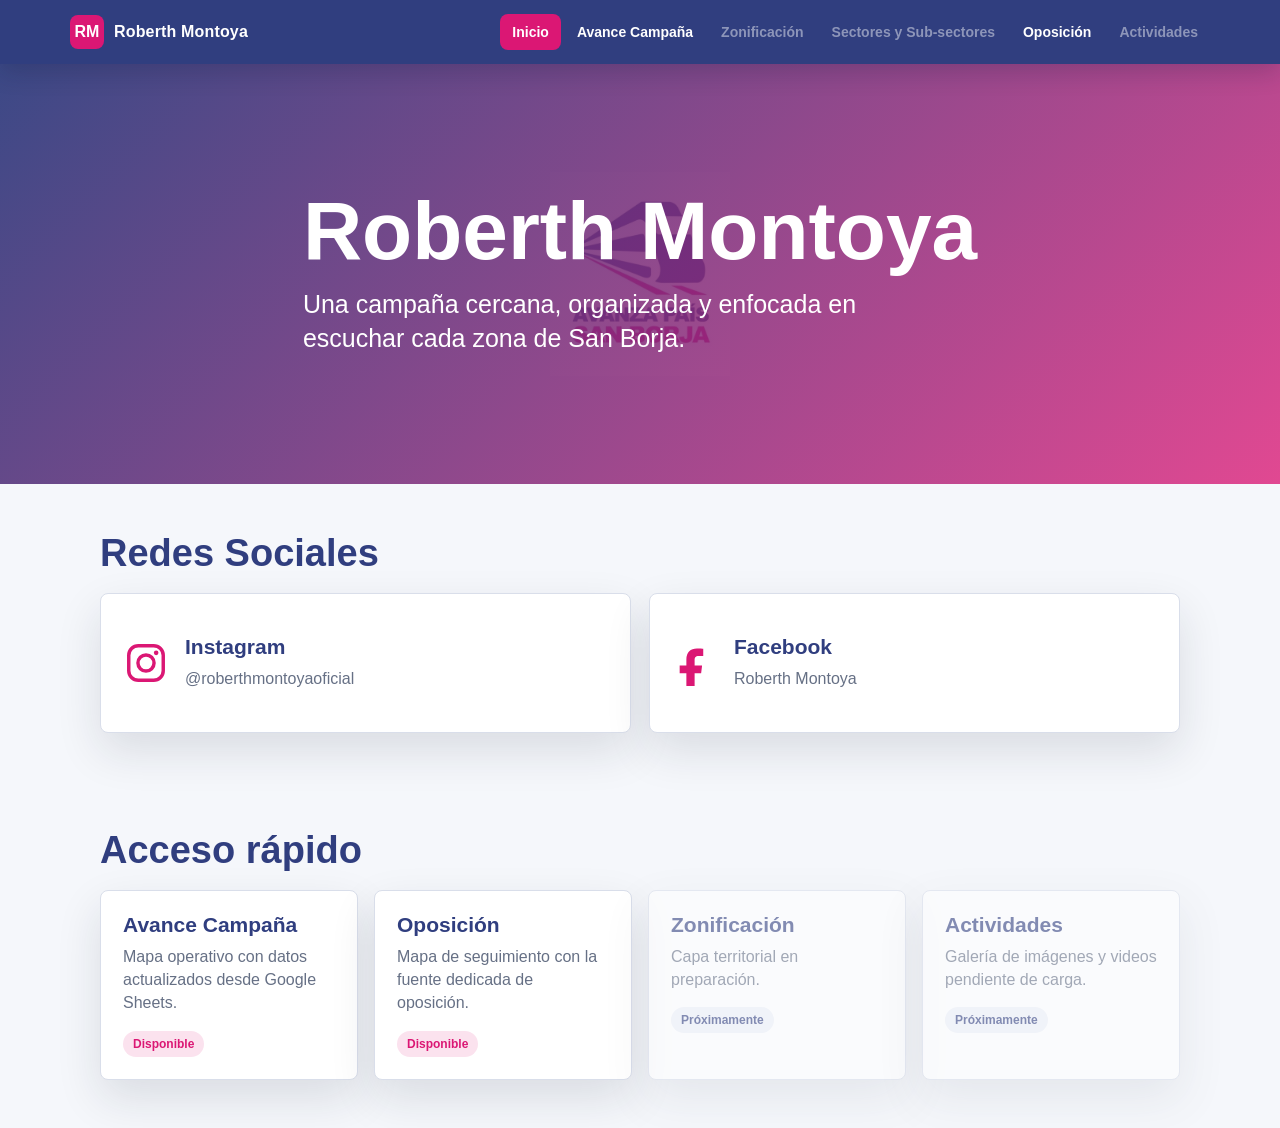
==== index.html @ a0d942d7 "Refactor sitio a paginas multiples" ====
<!DOCTYPE html>
<html lang="es">
<head>
  <meta charset="UTF-8"/>
  <meta name="viewport" content="width=device-width, initial-scale=1.0"/>
  <title>Roberth Montoya | Inicio</title>
  <link rel="stylesheet" href="css/styles.css"/>
</head>
<body>
  <nav class="site-nav" aria-label="Navegación principal">
    <div class="nav-inner">
      <a class="brand" href="index.html" aria-label="Ir al inicio">
        <span class="brand-mark">RM</span>
        <span>Roberth Montoya</span>
      </a>
      <button class="nav-toggle" type="button" aria-label="Abrir menú" aria-expanded="false">
        <span></span><span></span><span></span>
      </button>
      <ul class="nav-menu">
        <li><a class="nav-link active" href="index.html" aria-current="page">Inicio</a></li>
        <li><a class="nav-link" href="avance-campana.html">Avance Campaña</a></li>
        <li class="nav-disabled-wrap" title="Próximamente"><span class="nav-link disabled">Zonificación</span></li>
        <li class="nav-disabled-wrap" title="Próximamente"><span class="nav-link disabled">Sectores y Sub-sectores</span></li>
        <li><a class="nav-link" href="oposicion.html">Oposición</a></li>
        <li class="nav-disabled-wrap" title="Próximamente"><span class="nav-link disabled">Actividades</span></li>
      </ul>
    </div>
  </nav>

  <main class="main-shell">
    <section class="hero">
      <div class="container">
        <h1>Roberth Montoya</h1>
        <p>Una campaña cercana, organizada y enfocada en escuchar cada zona de San Borja.</p>
      </div>
    </section>

    <section class="section">
      <div class="container">
        <h2>Redes Sociales</h2>
        <div class="cards-grid">
          <a class="card social-card" href="https://www.instagram.com/roberthmontoyaoficial?igsh=MWR0OXJvbXNnbGd1eA==" target="_blank" rel="noopener noreferrer">
            <svg class="social-icon" viewBox="0 0 24 24" aria-hidden="true">
              <rect x="3" y="3" width="18" height="18" rx="5" fill="none" stroke="currentColor" stroke-width="1.8"/>
              <circle cx="12" cy="12" r="4.2" fill="none" stroke="currentColor" stroke-width="1.8"/>
              <circle cx="17.3" cy="6.7" r="1.2" fill="currentColor"/>
            </svg>
            <div>
              <h3>Instagram</h3>
              <p>@roberthmontoyaoficial</p>
            </div>
          </a>

          <a class="card social-card" href="https://www.facebook.com/share/1DKEPCRaCp/" target="_blank" rel="noopener noreferrer">
            <svg class="social-icon" viewBox="0 0 24 24" aria-hidden="true">
              <path fill="currentColor" d="M14 8.3h2.3V4.6c-.4-.1-1.8-.2-3.3-.2-3.3 0-5.5 2-5.5 5.7v3.2H4v4.1h3.5V24h4.3v-6.6h3.4l.5-4.1h-3.9V10.5c0-1.2.3-2.2 2.2-2.2Z"/>
            </svg>
            <div>
              <h3>Facebook</h3>
              <p>Roberth Montoya</p>
            </div>
          </a>
        </div>
      </div>
    </section>

    <section class="section">
      <div class="container">
        <h2>Acceso rápido</h2>
        <div class="quick-grid">
          <a class="card quick-card enabled" href="avance-campana.html">
            <h3>Avance Campaña</h3>
            <p>Mapa operativo con datos actualizados desde Google Sheets.</p>
            <span class="status-pill accent">Disponible</span>
          </a>
          <a class="card quick-card enabled" href="oposicion.html">
            <h3>Oposición</h3>
            <p>Mapa de seguimiento con la fuente dedicada de oposición.</p>
            <span class="status-pill accent">Disponible</span>
          </a>
          <div class="card quick-card disabled">
            <h3>Zonificación</h3>
            <p>Capa territorial en preparación.</p>
            <span class="status-pill">Próximamente</span>
          </div>
          <div class="card quick-card disabled">
            <h3>Actividades</h3>
            <p>Galería de imágenes y videos pendiente de carga.</p>
            <span class="status-pill">Próximamente</span>
          </div>
        </div>
      </div>
    </section>
  </main>

  <script>
    // Control del menú responsive compartido.
    const nav = document.querySelector('.site-nav');
    const toggle = document.querySelector('.nav-toggle');
    toggle.addEventListener('click', () => {
      const isOpen = nav.classList.toggle('open');
      toggle.setAttribute('aria-expanded', String(isOpen));
    });
  </script>
</body>
</html>
---- css/styles.css ----
*, *::before, *::after { box-sizing: border-box; }

:root {
  --primary: #303E7F;
  --accent: #DB1774;
  --bg: #f5f7fb;
  --surface: #ffffff;
  --surface-soft: #eef1f8;
  --text: #172033;
  --muted: #667085;
  --border: #d9deea;
  --shadow: 0 18px 45px rgba(23, 32, 51, .12);
  --radius: 8px;
  --sans: Arial, Helvetica, sans-serif;
  --mono: "Courier New", monospace;
}

html, body {
  margin: 0;
  min-height: 100%;
  font-family: var(--sans);
  color: var(--text);
  background: var(--bg);
}

body.map-page {
  height: 100vh;
  overflow: hidden;
}

a { color: inherit; }

.site-nav {
  position: fixed;
  top: 0;
  left: 0;
  right: 0;
  z-index: 2000;
  background: var(--primary);
  color: #fff;
  box-shadow: 0 8px 25px rgba(13, 20, 48, .2);
}

.nav-inner {
  max-width: 1180px;
  min-height: 64px;
  margin: 0 auto;
  padding: 0 20px;
  display: flex;
  align-items: center;
  justify-content: space-between;
  gap: 18px;
}

.brand {
  display: flex;
  align-items: center;
  gap: 10px;
  text-decoration: none;
  font-weight: 800;
  letter-spacing: .01em;
  white-space: nowrap;
}

.brand-mark {
  width: 34px;
  height: 34px;
  border-radius: 8px;
  display: grid;
  place-items: center;
  background: var(--accent);
  color: #fff;
  font-size: 16px;
  font-weight: 900;
}

.nav-toggle {
  display: none;
  width: 42px;
  height: 42px;
  border: 1px solid rgba(255, 255, 255, .28);
  border-radius: 8px;
  background: transparent;
  color: #fff;
  cursor: pointer;
}

.nav-toggle span {
  display: block;
  width: 20px;
  height: 2px;
  margin: 5px auto;
  background: currentColor;
  border-radius: 2px;
}

.nav-menu {
  list-style: none;
  margin: 0;
  padding: 0;
  display: flex;
  align-items: center;
  gap: 4px;
}

.nav-link {
  display: block;
  padding: 10px 12px;
  border-radius: 8px;
  color: #fff;
  text-decoration: none;
  font-size: 14px;
  font-weight: 700;
  line-height: 1.2;
  transition: background .18s ease, color .18s ease;
}

.nav-link:hover,
.nav-link.active {
  background: var(--accent);
  color: #fff;
}

.nav-disabled-wrap {
  position: relative;
}

.nav-link.disabled {
  opacity: .45;
  cursor: not-allowed;
  pointer-events: none;
}

.nav-disabled-wrap::after {
  content: "Próximamente";
  position: absolute;
  left: 50%;
  top: calc(100% + 8px);
  transform: translateX(-50%);
  padding: 6px 8px;
  border-radius: 6px;
  background: #121827;
  color: #fff;
  font-size: 12px;
  white-space: nowrap;
  opacity: 0;
  pointer-events: none;
  transition: opacity .15s ease;
}

.nav-disabled-wrap:hover::after {
  opacity: 1;
}

.main-shell {
  padding-top: 64px;
}

.container {
  max-width: 1120px;
  margin: 0 auto;
  padding: 0 20px;
}

.hero {
  min-height: 420px;
  display: grid;
  align-items: center;
  background:
    linear-gradient(135deg, rgba(48, 62, 127, .94), rgba(219, 23, 116, .78)),
    url("../icono.png") center/180px no-repeat;
  color: #fff;
}

.hero h1 {
  margin: 0;
  max-width: 760px;
  font-size: clamp(42px, 8vw, 82px);
  line-height: .95;
  letter-spacing: 0;
}

.hero p {
  max-width: 620px;
  margin: 18px 0 0;
  font-size: clamp(18px, 2.5vw, 25px);
  line-height: 1.35;
}

.section {
  padding: 48px 0;
}

.section h2 {
  margin: 0 0 18px;
  font-size: clamp(26px, 4vw, 38px);
  color: var(--primary);
}

.cards-grid {
  display: grid;
  grid-template-columns: repeat(2, minmax(0, 1fr));
  gap: 18px;
}

.quick-grid {
  display: grid;
  grid-template-columns: repeat(4, minmax(0, 1fr));
  gap: 16px;
}

.card {
  min-height: 140px;
  border: 1px solid var(--border);
  border-radius: var(--radius);
  background: var(--surface);
  box-shadow: var(--shadow);
  padding: 22px;
  text-decoration: none;
  color: var(--text);
}

.card h3 {
  margin: 0 0 8px;
  font-size: 21px;
  color: var(--primary);
}

.card p {
  margin: 0;
  color: var(--muted);
  line-height: 1.45;
}

.social-card {
  display: flex;
  align-items: center;
  gap: 16px;
  transition: transform .18s ease, border-color .18s ease;
}

.social-card:hover,
.quick-card.enabled:hover {
  transform: translateY(-2px);
  border-color: var(--accent);
}

.social-icon {
  width: 46px;
  height: 46px;
  flex: 0 0 46px;
  color: var(--accent);
}

.quick-card {
  min-height: 132px;
}

.quick-card.enabled {
  transition: transform .18s ease, border-color .18s ease;
}

.quick-card.disabled {
  opacity: .58;
  cursor: not-allowed;
}

.status-pill {
  display: inline-flex;
  align-items: center;
  margin-top: 16px;
  padding: 6px 10px;
  border-radius: 999px;
  background: var(--surface-soft);
  color: var(--primary);
  font-size: 12px;
  font-weight: 800;
}

.status-pill.accent {
  background: rgba(219, 23, 116, .12);
  color: var(--accent);
}

.map-header {
  position: fixed;
  top: 64px;
  left: 0;
  right: 0;
  z-index: 1000;
  height: 92px;
  display: flex;
  flex-direction: column;
  background: #fff;
  border-bottom: 1px solid var(--border);
  box-shadow: 0 8px 24px rgba(23, 32, 51, .08);
}

.map-header-top {
  height: 48px;
  padding: 0 18px;
  display: flex;
  align-items: center;
  justify-content: space-between;
  gap: 16px;
}

.map-title h1 {
  margin: 0;
  color: var(--primary);
  font-size: 20px;
  line-height: 1.1;
}

.district {
  margin-top: 2px;
  color: var(--muted);
  font-size: 12px;
}

#hdr-count {
  color: var(--primary);
  font-family: var(--mono);
  font-size: 12px;
  text-align: right;
}

.header-legend {
  height: 44px;
  padding: 7px 18px;
  display: flex;
  align-items: center;
  gap: 12px;
  border-top: 1px solid var(--border);
  overflow: hidden;
}

.blk-title {
  color: var(--muted);
  font-family: var(--mono);
  font-size: 10px;
  font-weight: 700;
  letter-spacing: .12em;
  text-transform: uppercase;
  white-space: nowrap;
}

.leg-grid {
  display: flex;
  gap: 7px;
  overflow-x: auto;
  padding-bottom: 2px;
}

.leg-item {
  min-width: 96px;
  display: flex;
  align-items: center;
  gap: 7px;
  padding: 5px 7px;
  border: 1px solid var(--border);
  border-radius: 7px;
  background: var(--surface-soft);
}

.leg-dot {
  width: 11px;
  height: 11px;
  border-radius: 3px;
  flex: 0 0 11px;
  background: var(--accent);
}

.leg-name {
  color: var(--primary);
  font-size: 11px;
  font-weight: 800;
}

.leg-count {
  color: var(--muted);
  font-family: var(--mono);
  font-size: 10px;
}

#map {
  position: absolute;
  top: 156px;
  left: 0;
  right: 0;
  bottom: 0;
  z-index: 1;
}

.placeholder-map #map {
  top: 64px;
}

.map-overlay {
  position: fixed;
  top: 98px;
  left: 50%;
  z-index: 1200;
  width: min(92vw, 520px);
  transform: translateX(-50%);
  display: flex;
  align-items: center;
  gap: 14px;
  padding: 16px 18px;
  border: 1px solid var(--border);
  border-radius: var(--radius);
  background: rgba(255, 255, 255, .94);
  box-shadow: var(--shadow);
  color: var(--primary);
  font-size: 18px;
  font-weight: 800;
}

.lock-icon,
.media-icon {
  width: 32px;
  height: 32px;
  color: var(--accent);
  flex: 0 0 auto;
}

.activities-page {
  padding-top: 64px;
}

.activities-hero {
  padding: 42px 0 18px;
}

.activities-hero h1 {
  margin: 0;
  color: var(--primary);
  font-size: clamp(32px, 5vw, 52px);
}

.media-grid {
  display: grid;
  grid-template-columns: repeat(3, minmax(0, 1fr));
  gap: 18px;
  padding-bottom: 44px;
}

.media-card {
  min-height: 220px;
  display: grid;
  place-items: center;
  gap: 10px;
  align-content: center;
  border: 1px dashed var(--border);
  border-radius: var(--radius);
  background: #fff;
  color: var(--muted);
  text-align: center;
  font-weight: 800;
}

.lt-tip {
  background: #fff !important;
  border: 1px solid var(--border) !important;
  color: var(--text) !important;
  font-family: var(--mono) !important;
  font-size: 11px !important;
  border-radius: 8px !important;
  padding: 7px 11px !important;
  box-shadow: 0 8px 22px rgba(23, 32, 51, .16) !important;
  pointer-events: none !important;
}

.lt-tip b { color: var(--primary); }

.leaflet-popup-content-wrapper {
  background: #fff !important;
  border: 1px solid var(--border) !important;
  border-radius: 14px !important;
  color: var(--text) !important;
  font-family: var(--sans) !important;
  box-shadow: 0 12px 40px rgba(23, 32, 51, .24) !important;
  padding: 0 !important;
  overflow: hidden !important;
}

.leaflet-popup-content {
  margin: 0 !important;
  width: 280px !important;
}

.leaflet-popup-tip-container { display: none; }

.leaflet-popup-close-button {
  color: var(--muted) !important;
  top: 10px !important;
  right: 12px !important;
  font-size: 18px !important;
}

.popup-header {
  padding: 14px 16px 12px;
  display: flex;
  align-items: center;
  gap: 10px;
  border-bottom: 1px solid var(--border);
}

.popup-sector-badge {
  width: 36px;
  height: 36px;
  border-radius: 8px;
  display: grid;
  place-items: center;
  flex-shrink: 0;
  background: var(--accent);
  color: #fff;
  font-size: 14px;
  font-weight: 800;
}

.ph-label {
  color: var(--muted);
  font-family: var(--mono);
  font-size: 9px;
  letter-spacing: .1em;
  text-transform: uppercase;
}

.ph-title {
  margin-top: 2px;
  color: var(--primary);
  font-size: 15px;
  font-weight: 800;
}

.popup-body {
  padding: 10px 16px;
  display: flex;
  flex-direction: column;
}

.popup-row {
  display: flex;
  align-items: flex-start;
  gap: 10px;
  padding: 7px 0;
  border-bottom: 1px solid var(--border);
}

.popup-row:last-child { border-bottom: none; }

.pr-icon {
  width: 18px;
  margin-top: 1px;
  flex-shrink: 0;
  text-align: center;
  font-size: 13px;
}

.pr-content {
  flex: 1;
  min-width: 0;
}

.pr-key {
  margin-bottom: 2px;
  color: var(--muted);
  font-family: var(--mono);
  font-size: 9px;
  letter-spacing: .1em;
  text-transform: uppercase;
}

.pr-val {
  font-size: 12px;
  font-weight: 700;
  word-break: break-word;
}

.popup-footer {
  padding: 8px 16px;
  display: flex;
  justify-content: space-between;
  gap: 10px;
  background: var(--surface-soft);
}

.pf-coords,
.pf-lote {
  color: var(--muted);
  font-family: var(--mono);
  font-size: 10px;
}

.popup-multi {
  padding: 10px 16px;
}

.pm-title {
  margin-bottom: 8px;
  color: var(--muted);
  font-family: var(--mono);
  font-size: 10px;
  letter-spacing: .1em;
  text-transform: uppercase;
}

.pm-list {
  max-height: 200px;
  overflow-y: auto;
  display: flex;
  flex-direction: column;
  gap: 6px;
}

.pm-card {
  padding: 9px 11px;
  border: 1px solid var(--border);
  border-radius: 8px;
  background: var(--surface-soft);
  cursor: pointer;
}

.pm-card:hover { border-color: var(--accent); }

.pm-act {
  color: var(--primary);
  font-size: 12px;
  font-weight: 800;
}

.pm-sub {
  margin-top: 3px;
  color: var(--muted);
  font-family: var(--mono);
  font-size: 10px;
}

#loader {
  position: fixed;
  inset: 0;
  z-index: 9999;
  display: grid;
  place-items: center;
  background: var(--bg);
  transition: opacity .35s;
}

#loader.gone {
  opacity: 0;
  pointer-events: none;
}

.spin {
  width: 42px;
  height: 42px;
  margin: 0 auto 14px;
  border: 3px solid var(--border);
  border-top-color: var(--accent);
  border-radius: 50%;
  animation: rot .7s linear infinite;
}

@keyframes rot { to { transform: rotate(360deg); } }

.spin-txt {
  color: var(--muted);
  font-family: var(--mono);
  font-size: 12px;
  text-align: center;
}

@media (max-width: 880px) {
  .nav-toggle { display: block; }

  .nav-menu {
    position: fixed;
    top: 64px;
    left: 0;
    right: 0;
    display: none;
    flex-direction: column;
    align-items: stretch;
    gap: 0;
    padding: 8px 20px 18px;
    background: var(--primary);
    border-top: 1px solid rgba(255, 255, 255, .16);
  }

  .site-nav.open .nav-menu { display: flex; }

  .nav-link {
    padding: 13px 12px;
  }

  .nav-disabled-wrap::after {
    left: auto;
    right: 10px;
    top: 50%;
    transform: translateY(-50%);
  }

  .cards-grid,
  .quick-grid,
  .media-grid {
    grid-template-columns: 1fr;
  }

  .hero {
    min-height: 390px;
  }

  .map-header {
    height: 116px;
  }

  .map-header-top {
    height: 64px;
    align-items: flex-start;
    flex-direction: column;
    justify-content: center;
    gap: 5px;
  }

  #hdr-count {
    text-align: left;
  }

  .header-legend {
    height: 52px;
  }

  #map {
    top: 180px;
  }
}
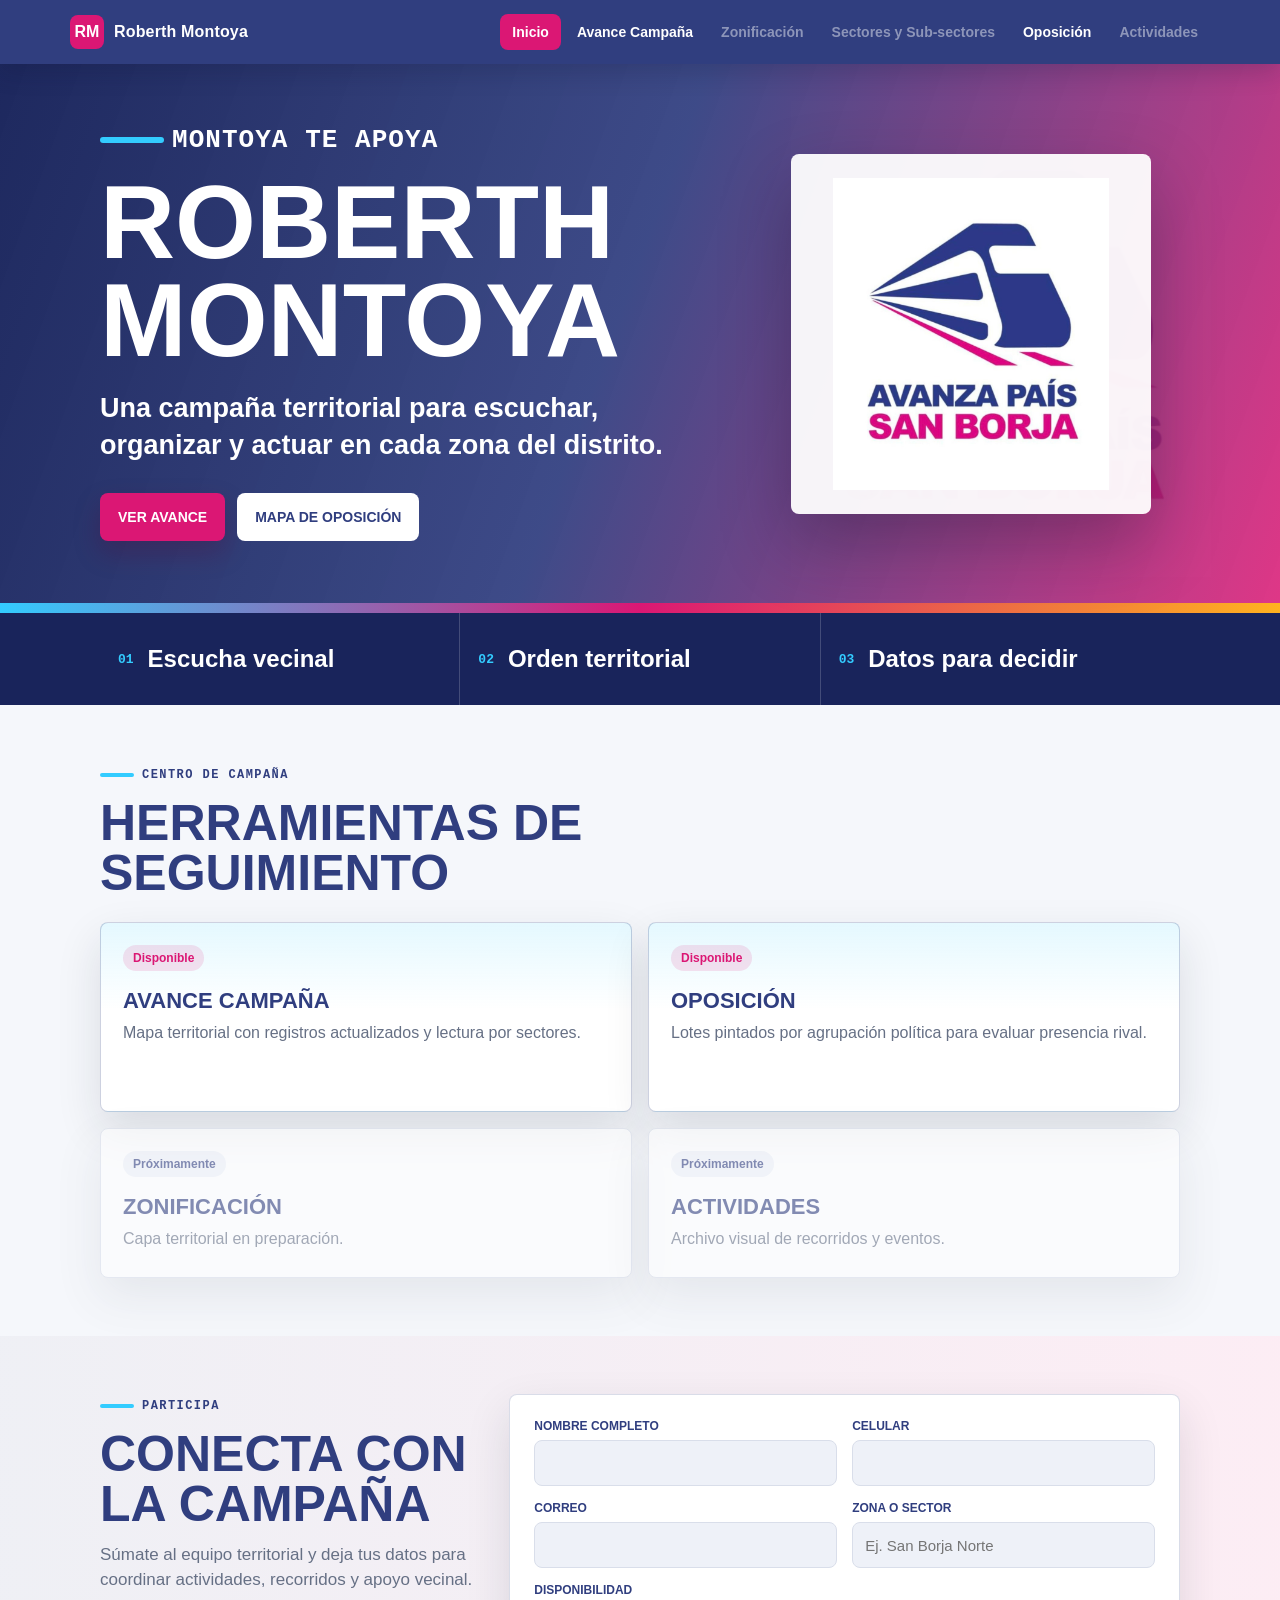
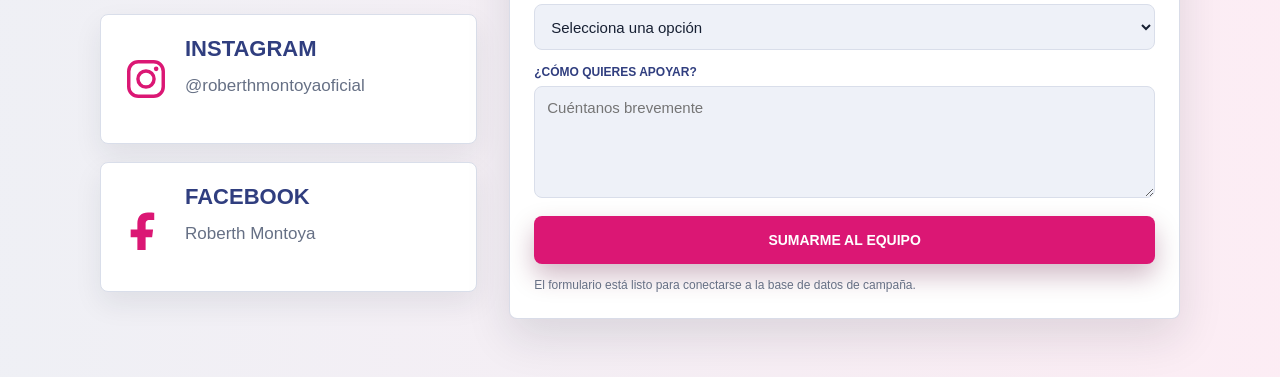
==== commit 961e7985: "Actualizar landing de campaña" ====
--- a/index.html
+++ b/index.html
@@ -30,65 +30,140 @@
   <main class="main-shell">
     <section class="hero">
       <div class="container">
-        <h1>Roberth Montoya</h1>
-        <p>Una campaña cercana, organizada y enfocada en escuchar cada zona de San Borja.</p>
+        <div class="hero-content">
+          <div class="hero-copy">
+            <div class="eyebrow">Montoya te apoya</div>
+            <h1>Roberth Montoya</h1>
+            <p>Una campaña territorial para escuchar, organizar y actuar en cada zona del distrito.</p>
+            <div class="hero-actions" aria-label="Accesos principales">
+              <a class="btn btn-primary" href="avance-campana.html">Ver avance</a>
+              <a class="btn btn-light" href="oposicion.html">Mapa de oposición</a>
+            </div>
+          </div>
+          <div class="hero-emblem" aria-hidden="true">
+            <img src="icono.png" alt=""/>
+          </div>
+        </div>
       </div>
     </section>
 
-    <section class="section">
+    <section class="campaign-strip" aria-label="Prioridades de campaña">
       <div class="container">
-        <h2>Redes Sociales</h2>
-        <div class="cards-grid">
-          <a class="card social-card" href="https://www.instagram.com/roberthmontoyaoficial?igsh=MWR0OXJvbXNnbGd1eA==" target="_blank" rel="noopener noreferrer">
-            <svg class="social-icon" viewBox="0 0 24 24" aria-hidden="true">
-              <rect x="3" y="3" width="18" height="18" rx="5" fill="none" stroke="currentColor" stroke-width="1.8"/>
-              <circle cx="12" cy="12" r="4.2" fill="none" stroke="currentColor" stroke-width="1.8"/>
-              <circle cx="17.3" cy="6.7" r="1.2" fill="currentColor"/>
-            </svg>
-            <div>
-              <h3>Instagram</h3>
-              <p>@roberthmontoyaoficial</p>
-            </div>
-          </a>
-
-          <a class="card social-card" href="https://www.facebook.com/share/1DKEPCRaCp/" target="_blank" rel="noopener noreferrer">
-            <svg class="social-icon" viewBox="0 0 24 24" aria-hidden="true">
-              <path fill="currentColor" d="M14 8.3h2.3V4.6c-.4-.1-1.8-.2-3.3-.2-3.3 0-5.5 2-5.5 5.7v3.2H4v4.1h3.5V24h4.3v-6.6h3.4l.5-4.1h-3.9V10.5c0-1.2.3-2.2 2.2-2.2Z"/>
-            </svg>
-            <div>
-              <h3>Facebook</h3>
-              <p>Roberth Montoya</p>
-            </div>
-          </a>
+        <div class="strip-grid">
+          <div>
+            <span class="strip-number">01</span>
+            <strong>Escucha vecinal</strong>
+          </div>
+          <div>
+            <span class="strip-number">02</span>
+            <strong>Orden territorial</strong>
+          </div>
+          <div>
+            <span class="strip-number">03</span>
+            <strong>Datos para decidir</strong>
+          </div>
         </div>
       </div>
     </section>
 
     <section class="section">
       <div class="container">
-        <h2>Acceso rápido</h2>
-        <div class="quick-grid">
-          <a class="card quick-card enabled" href="avance-campana.html">
+        <div class="section-head">
+          <span class="eyebrow dark">Centro de campaña</span>
+          <h2>Herramientas de seguimiento</h2>
+        </div>
+        <div class="quick-grid campaign-grid">
+          <a class="card quick-card enabled featured-card" href="avance-campana.html">
+            <span class="status-pill accent">Disponible</span>
             <h3>Avance Campaña</h3>
-            <p>Mapa operativo con datos actualizados desde Google Sheets.</p>
+            <p>Mapa territorial con registros actualizados y lectura por sectores.</p>
+          </a>
+          <a class="card quick-card enabled featured-card" href="oposicion.html">
             <span class="status-pill accent">Disponible</span>
-          </a>
-          <a class="card quick-card enabled" href="oposicion.html">
             <h3>Oposición</h3>
-            <p>Mapa de seguimiento con la fuente dedicada de oposición.</p>
-            <span class="status-pill accent">Disponible</span>
+            <p>Lotes pintados por agrupación política para evaluar presencia rival.</p>
           </a>
           <div class="card quick-card disabled">
+            <span class="status-pill">Próximamente</span>
             <h3>Zonificación</h3>
             <p>Capa territorial en preparación.</p>
-            <span class="status-pill">Próximamente</span>
           </div>
           <div class="card quick-card disabled">
+            <span class="status-pill">Próximamente</span>
             <h3>Actividades</h3>
-            <p>Galería de imágenes y videos pendiente de carga.</p>
-            <span class="status-pill">Próximamente</span>
+            <p>Archivo visual de recorridos y eventos.</p>
           </div>
         </div>
+      </div>
+    </section>
+
+    <section class="section social-section">
+      <div class="container social-layout">
+        <div class="join-copy">
+          <span class="eyebrow dark">Participa</span>
+          <h2>Conecta con la campaña</h2>
+          <p>Súmate al equipo territorial y deja tus datos para coordinar actividades, recorridos y apoyo vecinal.</p>
+          <div class="cards-grid social-links">
+            <a class="card social-card" href="https://www.instagram.com/roberthmontoyaoficial?igsh=MWR0OXJvbXNnbGd1eA==" target="_blank" rel="noopener noreferrer">
+              <svg class="social-icon" viewBox="0 0 24 24" aria-hidden="true">
+                <rect x="3" y="3" width="18" height="18" rx="5" fill="none" stroke="currentColor" stroke-width="1.8"/>
+                <circle cx="12" cy="12" r="4.2" fill="none" stroke="currentColor" stroke-width="1.8"/>
+                <circle cx="17.3" cy="6.7" r="1.2" fill="currentColor"/>
+              </svg>
+              <div>
+                <h3>Instagram</h3>
+                <p>@roberthmontoyaoficial</p>
+              </div>
+            </a>
+
+            <a class="card social-card" href="https://www.facebook.com/share/1DKEPCRaCp/" target="_blank" rel="noopener noreferrer">
+              <svg class="social-icon" viewBox="0 0 24 24" aria-hidden="true">
+                <path fill="currentColor" d="M14 8.3h2.3V4.6c-.4-.1-1.8-.2-3.3-.2-3.3 0-5.5 2-5.5 5.7v3.2H4v4.1h3.5V24h4.3v-6.6h3.4l.5-4.1h-3.9V10.5c0-1.2.3-2.2 2.2-2.2Z"/>
+              </svg>
+              <div>
+                <h3>Facebook</h3>
+                <p>Roberth Montoya</p>
+              </div>
+            </a>
+          </div>
+        </div>
+
+        <form class="join-form" id="join-form">
+          <div class="form-grid">
+            <label>
+              <span>Nombre completo</span>
+              <input type="text" name="nombre" autocomplete="name" required/>
+            </label>
+            <label>
+              <span>Celular</span>
+              <input type="tel" name="celular" autocomplete="tel" required/>
+            </label>
+            <label>
+              <span>Correo</span>
+              <input type="email" name="correo" autocomplete="email"/>
+            </label>
+            <label>
+              <span>Zona o sector</span>
+              <input type="text" name="zona" placeholder="Ej. San Borja Norte"/>
+            </label>
+            <label class="full">
+              <span>Disponibilidad</span>
+              <select name="disponibilidad">
+                <option value="">Selecciona una opción</option>
+                <option>Mañanas</option>
+                <option>Tardes</option>
+                <option>Noches</option>
+                <option>Fines de semana</option>
+              </select>
+            </label>
+            <label class="full">
+              <span>¿Cómo quieres apoyar?</span>
+              <textarea name="mensaje" rows="4" placeholder="Cuéntanos brevemente"></textarea>
+            </label>
+          </div>
+          <button class="btn btn-primary form-submit" type="submit">Sumarme al equipo</button>
+          <p class="form-note" id="join-form-note" role="status">El formulario está listo para conectarse a la base de datos de campaña.</p>
+        </form>
       </div>
     </section>
   </main>
@@ -101,6 +176,14 @@
       const isOpen = nav.classList.toggle('open');
       toggle.setAttribute('aria-expanded', String(isOpen));
     });
+
+    const joinForm = document.getElementById('join-form');
+    const joinFormNote = document.getElementById('join-form-note');
+    joinForm.addEventListener('submit', (event) => {
+      event.preventDefault();
+      joinForm.reset();
+      joinFormNote.textContent = 'Gracias por sumarte. Conectaremos este formulario a la base de datos de campaña.';
+    });
   </script>
 </body>
 </html>
--- a/css/styles.css
+++ b/css/styles.css
@@ -2,7 +2,10 @@
 
 :root {
   --primary: #303E7F;
+  --primary-deep: #19245b;
   --accent: #DB1774;
+  --campaign-cyan: #33CCFF;
+  --warm: #ffb21f;
   --bg: #f5f7fb;
   --surface: #ffffff;
   --surface-soft: #eef1f8;
@@ -163,38 +166,201 @@
 }
 
 .hero {
-  min-height: 420px;
-  display: grid;
-  align-items: center;
+  min-height: 540px;
+  position: relative;
+  display: grid;
+  align-items: stretch;
+  overflow: hidden;
   background:
-    linear-gradient(135deg, rgba(48, 62, 127, .94), rgba(219, 23, 116, .78)),
-    url("../icono.png") center/180px no-repeat;
+    linear-gradient(110deg, rgba(25, 36, 91, .98) 0%, rgba(48, 62, 127, .93) 48%, rgba(219, 23, 116, .86) 100%),
+    url("../icono.png") right 8% center/420px no-repeat;
   color: #fff;
+}
+
+.hero::after {
+  content: "";
+  position: absolute;
+  left: 0;
+  right: 0;
+  bottom: 0;
+  height: 10px;
+  background: linear-gradient(90deg, var(--campaign-cyan), var(--accent), var(--warm));
+}
+
+.hero .container {
+  width: 100%;
+  display: grid;
+}
+
+.hero-content {
+  display: grid;
+  grid-template-columns: minmax(0, 1.08fr) minmax(260px, .72fr);
+  align-items: center;
+  gap: 36px;
+  padding: 62px 0 72px;
+}
+
+.hero-copy {
+  position: relative;
+  z-index: 1;
+  max-width: 780px;
+}
+
+.hero-copy > .eyebrow {
+  margin-bottom: 18px;
+  font-size: clamp(16px, 2.2vw, 26px);
+  line-height: 1.1;
+  letter-spacing: .04em;
+}
+
+.hero-copy > .eyebrow::before {
+  width: clamp(40px, 5vw, 72px);
+  height: 6px;
+}
+
+.eyebrow {
+  display: inline-flex;
+  align-items: center;
+  gap: 8px;
+  margin-bottom: 16px;
+  color: #fff;
+  font-family: var(--mono);
+  font-size: 12px;
+  font-weight: 800;
+  letter-spacing: .12em;
+  text-transform: uppercase;
+}
+
+.eyebrow::before {
+  content: "";
+  width: 34px;
+  height: 4px;
+  border-radius: 999px;
+  background: var(--campaign-cyan);
+}
+
+.eyebrow.dark {
+  color: var(--primary);
 }
 
 .hero h1 {
   margin: 0;
-  max-width: 760px;
-  font-size: clamp(42px, 8vw, 82px);
+  max-width: 820px;
+  font-size: clamp(54px, 8.5vw, 104px);
   line-height: .95;
   letter-spacing: 0;
+  text-transform: uppercase;
 }
 
 .hero p {
-  max-width: 620px;
-  margin: 18px 0 0;
-  font-size: clamp(18px, 2.5vw, 25px);
+  max-width: 660px;
+  margin: 20px 0 0;
+  font-size: clamp(19px, 2.4vw, 27px);
   line-height: 1.35;
+  font-weight: 700;
+}
+
+.hero-actions {
+  display: flex;
+  flex-wrap: wrap;
+  gap: 12px;
+  margin-top: 30px;
+}
+
+.btn {
+  display: inline-flex;
+  min-height: 48px;
+  align-items: center;
+  justify-content: center;
+  padding: 13px 18px;
+  border-radius: 8px;
+  text-decoration: none;
+  font-size: 14px;
+  font-weight: 900;
+  text-transform: uppercase;
+  transition: transform .18s ease, background .18s ease, color .18s ease;
+}
+
+.btn:hover {
+  transform: translateY(-2px);
+}
+
+.btn-primary {
+  background: var(--accent);
+  color: #fff;
+  box-shadow: 0 12px 26px rgba(90, 8, 52, .28);
+}
+
+.btn-light {
+  background: #fff;
+  color: var(--primary);
+}
+
+.hero-emblem {
+  position: relative;
+  z-index: 1;
+  display: grid;
+  justify-items: center;
+}
+
+.hero-emblem img {
+  width: min(100%, 360px);
+  aspect-ratio: 1;
+  object-fit: contain;
+  padding: 24px;
+  border-radius: 8px;
+  background: rgba(255, 255, 255, .94);
+  box-shadow: 0 30px 70px rgba(6, 12, 35, .3);
+}
+
+.campaign-strip {
+  background: var(--primary-deep);
+  color: #fff;
+}
+
+.strip-grid {
+  display: grid;
+  grid-template-columns: repeat(3, minmax(0, 1fr));
+  gap: 1px;
+  background: rgba(255, 255, 255, .18);
+}
+
+.strip-grid > div {
+  min-height: 92px;
+  display: flex;
+  align-items: center;
+  gap: 14px;
+  padding: 22px 18px;
+  background: var(--primary-deep);
+}
+
+.strip-number {
+  color: var(--campaign-cyan);
+  font-family: var(--mono);
+  font-size: 13px;
+  font-weight: 900;
+}
+
+.strip-grid strong {
+  font-size: clamp(17px, 2vw, 24px);
+  line-height: 1.1;
 }
 
 .section {
-  padding: 48px 0;
+  padding: 58px 0;
+}
+
+.section-head {
+  max-width: 760px;
+  margin-bottom: 24px;
 }
 
 .section h2 {
-  margin: 0 0 18px;
-  font-size: clamp(26px, 4vw, 38px);
-  color: var(--primary);
+  margin: 0;
+  font-size: clamp(30px, 4.5vw, 50px);
+  color: var(--primary);
+  line-height: 1;
+  text-transform: uppercase;
 }
 
 .cards-grid {
@@ -207,6 +373,10 @@
   display: grid;
   grid-template-columns: repeat(4, minmax(0, 1fr));
   gap: 16px;
+}
+
+.campaign-grid {
+  grid-template-columns: repeat(2, minmax(0, 1fr));
 }
 
 .card {
@@ -221,9 +391,11 @@
 }
 
 .card h3 {
-  margin: 0 0 8px;
-  font-size: 21px;
-  color: var(--primary);
+  margin: 0 0 9px;
+  font-size: 22px;
+  color: var(--primary);
+  text-transform: uppercase;
+  line-height: 1.05;
 }
 
 .card p {
@@ -253,11 +425,19 @@
 }
 
 .quick-card {
-  min-height: 132px;
+  min-height: 150px;
 }
 
 .quick-card.enabled {
   transition: transform .18s ease, border-color .18s ease;
+}
+
+.featured-card {
+  min-height: 190px;
+  border-color: rgba(48, 62, 127, .24);
+  background:
+    linear-gradient(180deg, rgba(51, 204, 255, .13), rgba(255, 255, 255, 0) 46%),
+    #fff;
 }
 
 .quick-card.disabled {
@@ -268,7 +448,7 @@
 .status-pill {
   display: inline-flex;
   align-items: center;
-  margin-top: 16px;
+  margin: 0 0 18px;
   padding: 6px 10px;
   border-radius: 999px;
   background: var(--surface-soft);
@@ -280,6 +460,113 @@
 .status-pill.accent {
   background: rgba(219, 23, 116, .12);
   color: var(--accent);
+}
+
+.social-section {
+  background:
+    linear-gradient(90deg, rgba(48, 62, 127, .08), rgba(219, 23, 116, .08)),
+    #fff;
+}
+
+.social-layout {
+  display: grid;
+  grid-template-columns: minmax(280px, .72fr) minmax(0, 1.28fr);
+  align-items: start;
+  gap: 32px;
+}
+
+.join-copy p {
+  max-width: 520px;
+  margin: 14px 0 22px;
+  color: var(--muted);
+  font-size: 17px;
+  line-height: 1.45;
+}
+
+.social-links {
+  grid-template-columns: 1fr;
+}
+
+.social-links .card {
+  min-height: 104px;
+  box-shadow: 0 12px 28px rgba(23, 32, 51, .08);
+}
+
+.join-form {
+  padding: 24px;
+  border: 1px solid rgba(48, 62, 127, .18);
+  border-radius: var(--radius);
+  background: #fff;
+  box-shadow: var(--shadow);
+}
+
+.form-grid {
+  display: grid;
+  grid-template-columns: repeat(2, minmax(0, 1fr));
+  gap: 15px;
+}
+
+.join-form label {
+  display: flex;
+  flex-direction: column;
+  gap: 7px;
+}
+
+.join-form label.full {
+  grid-column: 1 / -1;
+}
+
+.join-form label span {
+  color: var(--primary);
+  font-size: 12px;
+  font-weight: 900;
+  text-transform: uppercase;
+}
+
+.join-form input,
+.join-form select,
+.join-form textarea {
+  width: 100%;
+  border: 1px solid var(--border);
+  border-radius: 8px;
+  background: var(--surface-soft);
+  color: var(--text);
+  font: inherit;
+  font-size: 15px;
+}
+
+.join-form input,
+.join-form select {
+  min-height: 46px;
+  padding: 0 12px;
+}
+
+.join-form textarea {
+  min-height: 112px;
+  padding: 12px;
+  resize: vertical;
+}
+
+.join-form input:focus,
+.join-form select:focus,
+.join-form textarea:focus {
+  outline: 3px solid rgba(51, 204, 255, .24);
+  border-color: var(--campaign-cyan);
+  background: #fff;
+}
+
+.form-submit {
+  width: 100%;
+  margin-top: 18px;
+  border: 0;
+  cursor: pointer;
+}
+
+.form-note {
+  margin: 13px 0 0;
+  color: var(--muted);
+  font-size: 12px;
+  line-height: 1.4;
 }
 
 .map-header {
@@ -708,7 +995,43 @@
   }
 
   .hero {
-    min-height: 390px;
+    min-height: auto;
+    background:
+      linear-gradient(120deg, rgba(25, 36, 91, .98), rgba(48, 62, 127, .92), rgba(219, 23, 116, .88)),
+      url("../icono.png") right -70px top 92px/260px no-repeat;
+  }
+
+  .hero-content {
+    grid-template-columns: 1fr;
+    gap: 28px;
+    padding: 42px 0 58px;
+  }
+
+  .hero-emblem {
+    justify-items: start;
+  }
+
+  .hero-emblem img {
+    width: 210px;
+    padding: 14px;
+  }
+
+  .hero-actions {
+    flex-direction: column;
+    align-items: stretch;
+  }
+
+  .strip-grid,
+  .social-layout {
+    grid-template-columns: 1fr;
+  }
+
+  .form-grid {
+    grid-template-columns: 1fr;
+  }
+
+  .strip-grid > div {
+    min-height: 72px;
   }
 
   .map-header {
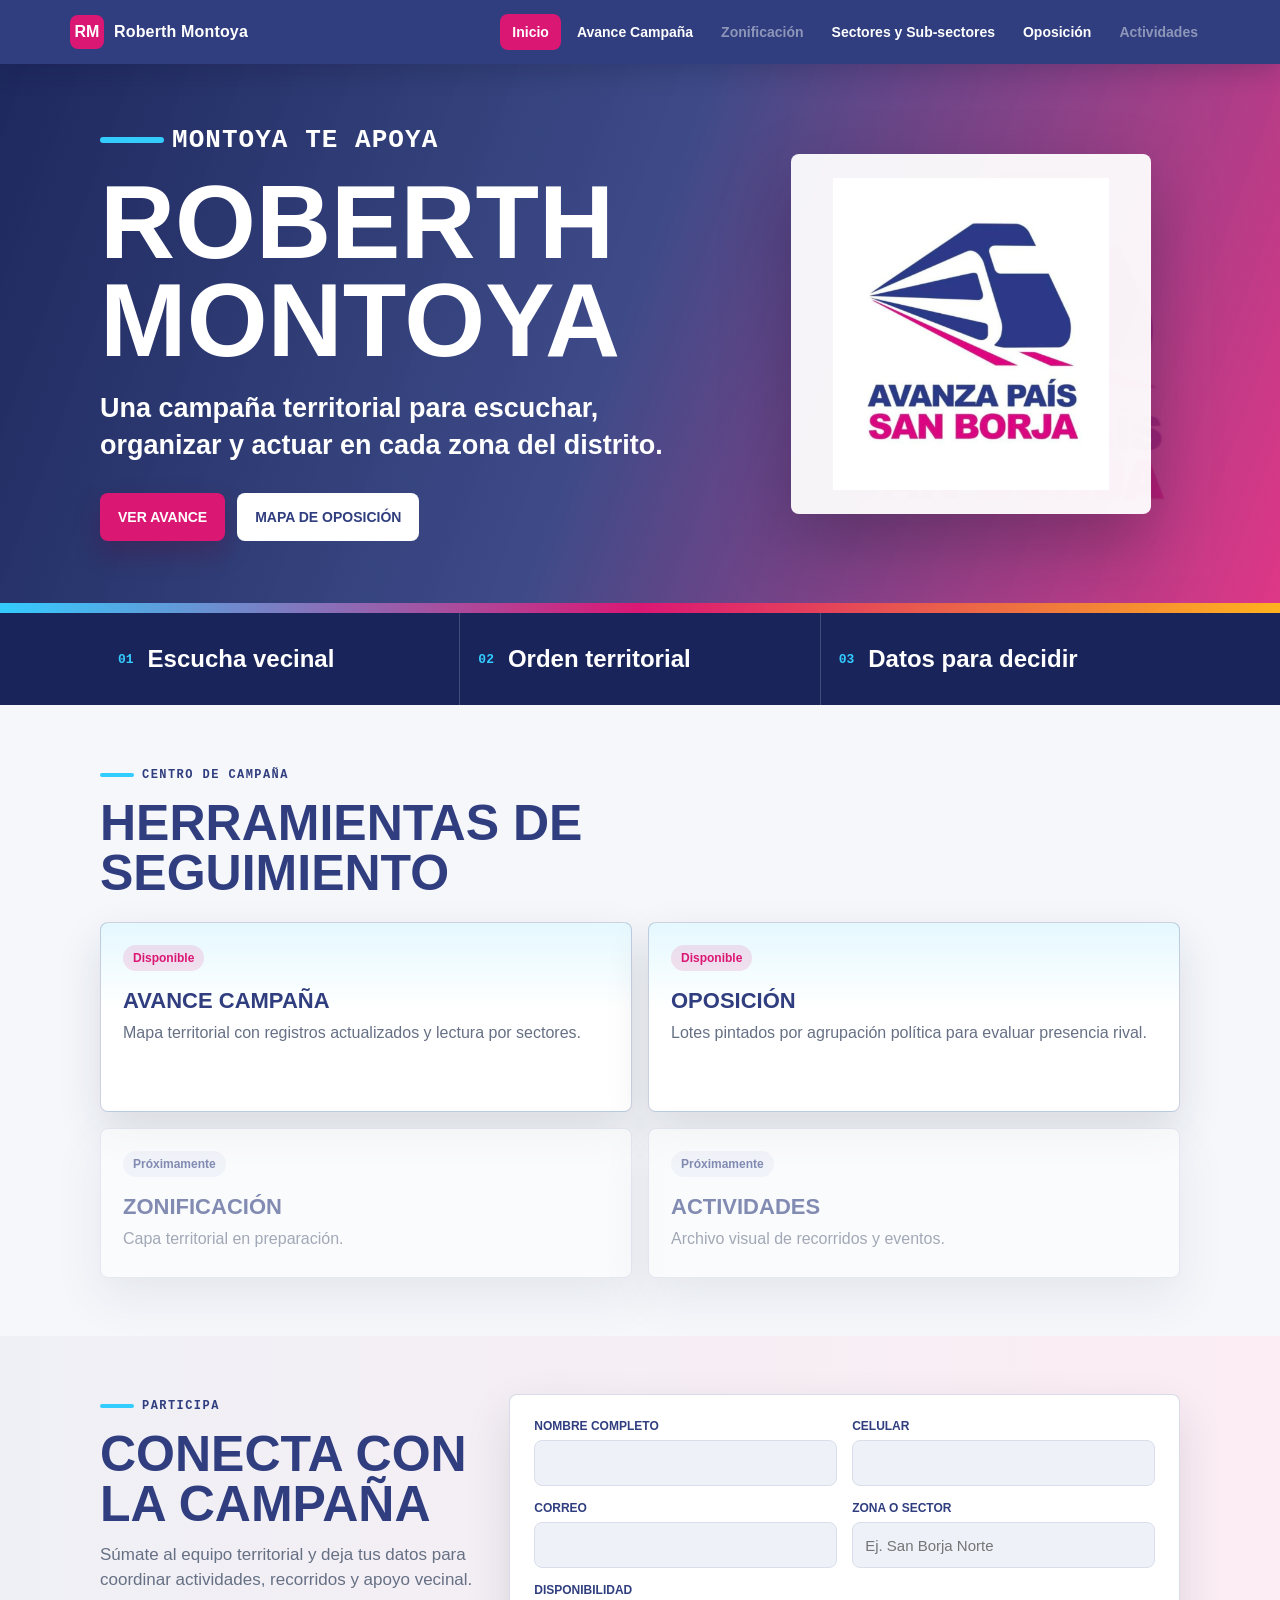
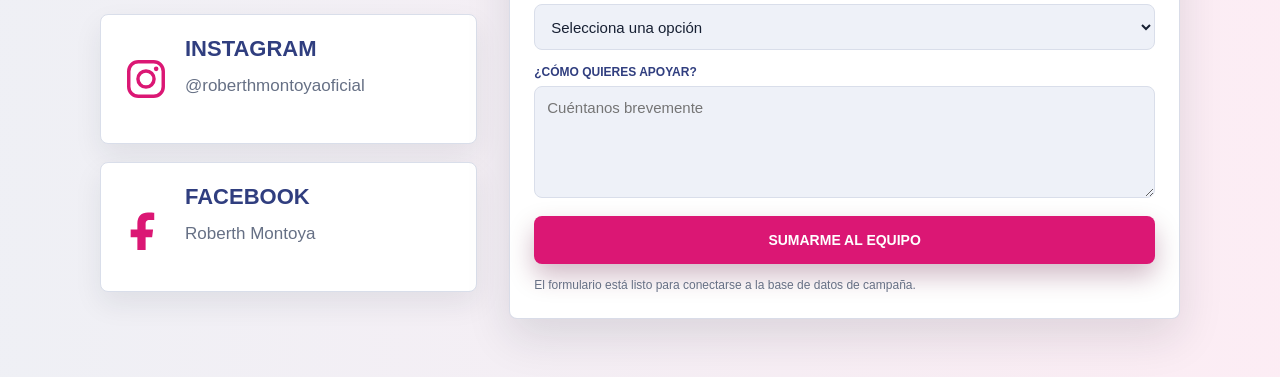
==== commit 85e5bd78: "Mejora: Unificación de 38 sub-sectores, geocodificación ArcGIS y búsqueda precisa" ====
--- a/index.html
+++ b/index.html
@@ -4,7 +4,7 @@
   <meta charset="UTF-8"/>
   <meta name="viewport" content="width=device-width, initial-scale=1.0"/>
   <title>Roberth Montoya | Inicio</title>
-  <link rel="stylesheet" href="css/styles.css"/>
+  <link rel="stylesheet" href="css/styles.css?v=20260522-landing"/>
 </head>
 <body>
   <nav class="site-nav" aria-label="Navegación principal">
@@ -20,7 +20,7 @@
         <li><a class="nav-link active" href="index.html" aria-current="page">Inicio</a></li>
         <li><a class="nav-link" href="avance-campana.html">Avance Campaña</a></li>
         <li class="nav-disabled-wrap" title="Próximamente"><span class="nav-link disabled">Zonificación</span></li>
-        <li class="nav-disabled-wrap" title="Próximamente"><span class="nav-link disabled">Sectores y Sub-sectores</span></li>
+        <li><a class="nav-link" href="sectores.html">Sectores y Sub-sectores</a></li>
         <li><a class="nav-link" href="oposicion.html">Oposición</a></li>
         <li class="nav-disabled-wrap" title="Próximamente"><span class="nav-link disabled">Actividades</span></li>
       </ul>
@@ -179,10 +179,58 @@
 
     const joinForm = document.getElementById('join-form');
     const joinFormNote = document.getElementById('join-form-note');
-    joinForm.addEventListener('submit', (event) => {
+
+    // Configuración de Google Form
+    const FORM_ACTION_URL = 'https://docs.google.com/forms/d/e/1FAIpQLSedIBfYtUVjzGN04qxOvMz1luonE3v8vYpZ3eAKJ2momjqbLw/formResponse';
+
+    // IMPORTANTE: Reemplaza estos IDs con los que obtengas al inspeccionar tu formulario
+    const ENTRY_IDS = {
+      nombre: 'entry.2005620554', // Ejemplo, verifica el real
+      celular: 'entry.1166974658',
+      correo: 'entry.1045781291',
+      zona: 'entry.1065046570',
+      disponibilidad: 'entry.1102238934',
+      mensaje: 'entry.1846923513'
+    };
+
+    joinForm.addEventListener('submit', async (event) => {
       event.preventDefault();
-      joinForm.reset();
-      joinFormNote.textContent = 'Gracias por sumarte. Conectaremos este formulario a la base de datos de campaña.';
+      
+      const submitBtn = joinForm.querySelector('.form-submit');
+      const originalText = submitBtn.textContent;
+
+      try {
+        submitBtn.disabled = true;
+        submitBtn.textContent = 'Enviando...';
+        joinFormNote.textContent = 'Registrando tu información...';
+
+        const rawData = new FormData(joinForm);
+        
+        // Preparamos los datos en el formato que Google Form entiende
+        const googleFormData = new URLSearchParams();
+        googleFormData.append(ENTRY_IDS.nombre, rawData.get('nombre'));
+        googleFormData.append(ENTRY_IDS.celular, rawData.get('celular'));
+        googleFormData.append(ENTRY_IDS.correo, rawData.get('correo'));
+        googleFormData.append(ENTRY_IDS.zona, rawData.get('zona'));
+        googleFormData.append(ENTRY_IDS.disponibilidad, rawData.get('disponibilidad'));
+        googleFormData.append(ENTRY_IDS.mensaje, rawData.get('mensaje'));
+
+        // Enviamos usando no-cors para evitar bloqueos del navegador
+        await fetch(FORM_ACTION_URL, {
+          method: 'POST',
+          mode: 'no-cors',
+          body: googleFormData,
+          headers: { 'Content-Type': 'application/x-www-form-urlencoded' }
+        });
+
+        joinForm.reset();
+        joinFormNote.textContent = '¡Gracias por sumarte! Tu información ha sido enviada con éxito.';
+      } catch (error) {
+        joinFormNote.textContent = 'Hubo un problema al conectar con el formulario. Intenta de nuevo.';
+      } finally {
+        submitBtn.disabled = false;
+        submitBtn.textContent = originalText;
+      }
     });
   </script>
 </body>
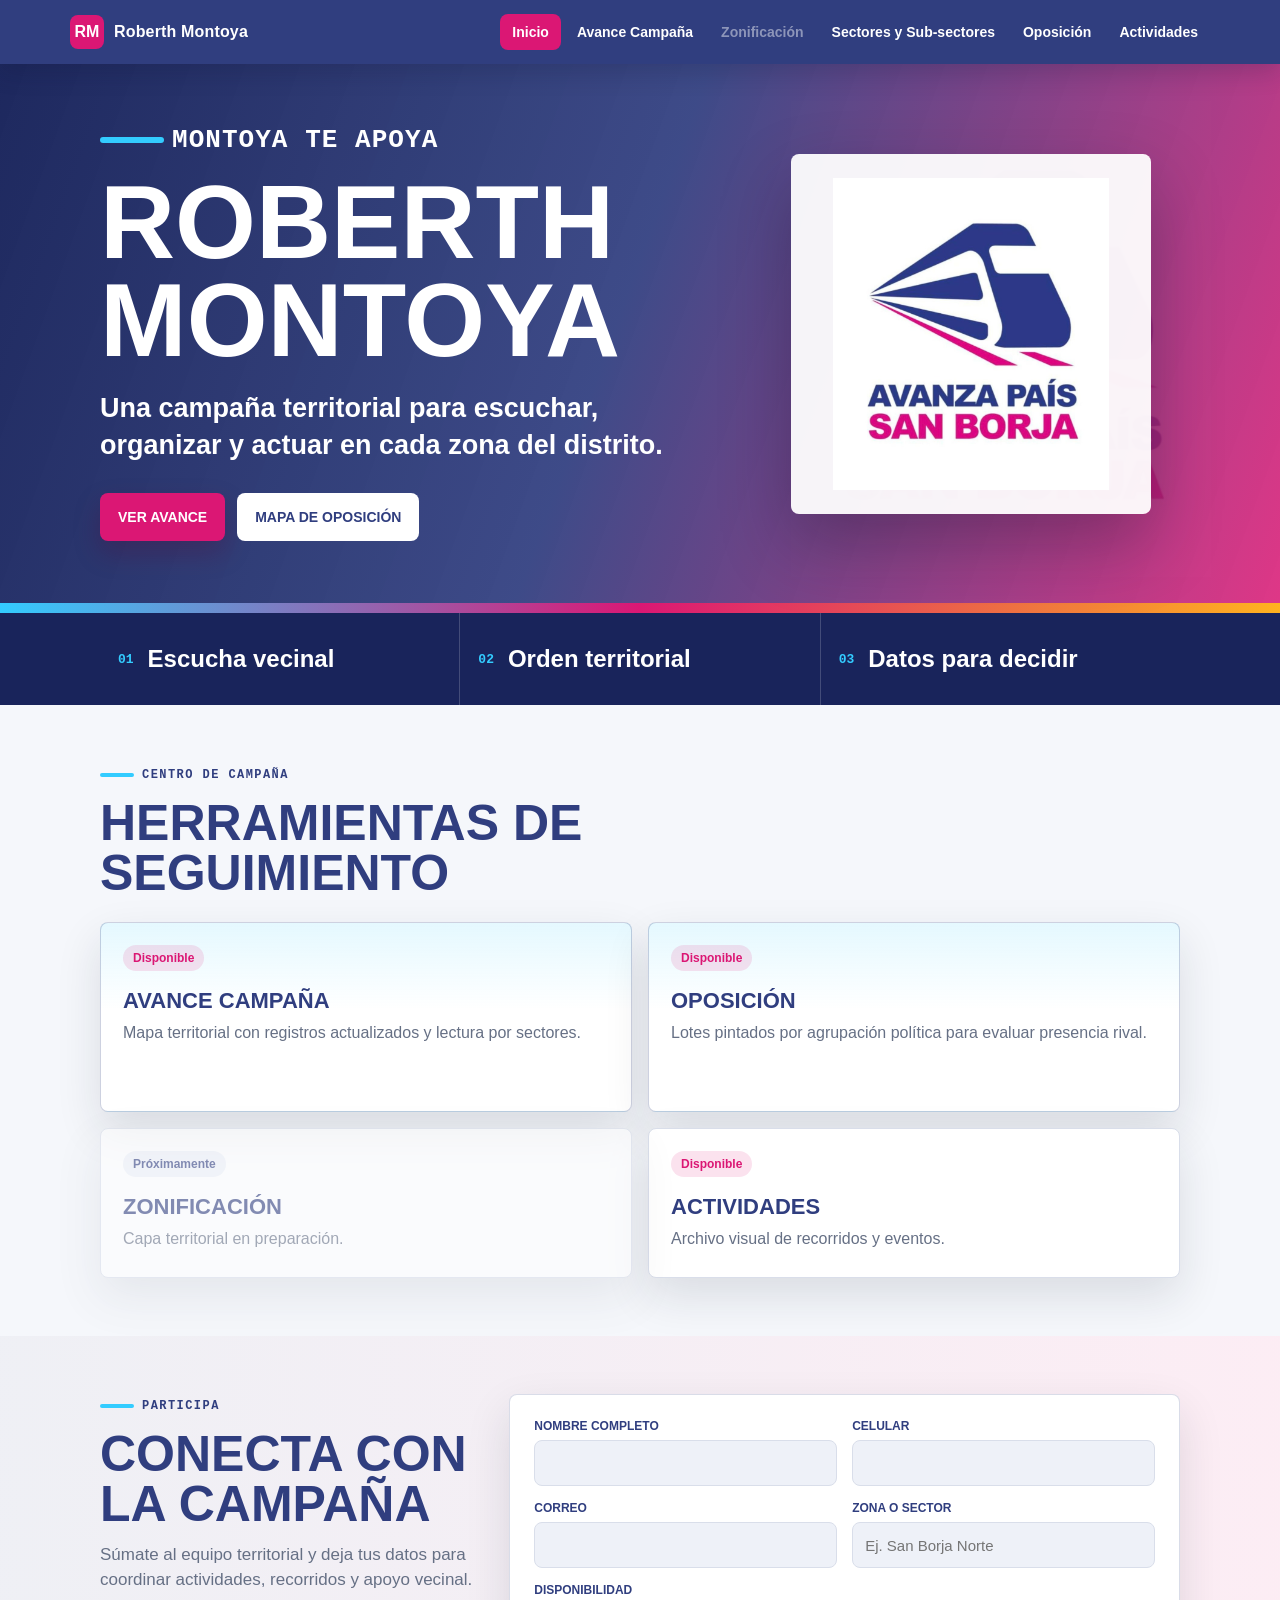
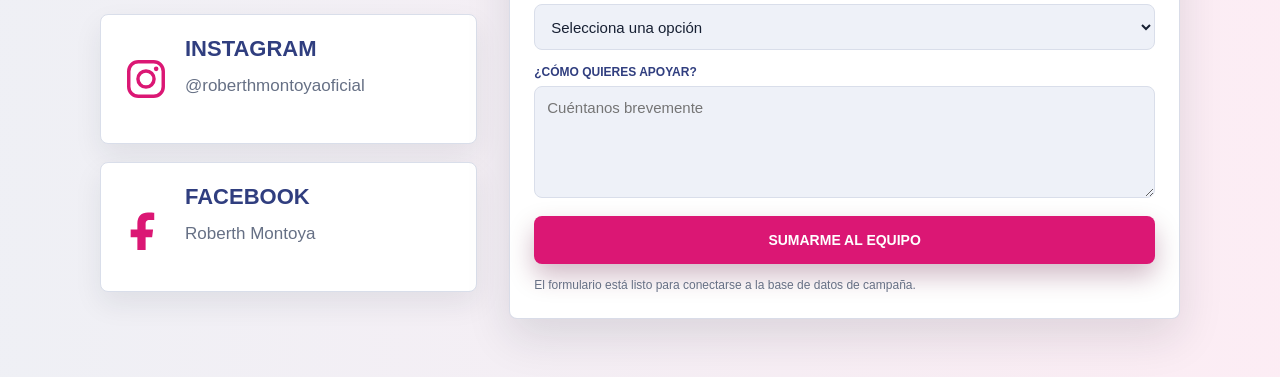
==== commit be7bd24a: "Open activities page" ====
--- a/index.html
+++ b/index.html
@@ -22,7 +22,7 @@
         <li class="nav-disabled-wrap" title="Próximamente"><span class="nav-link disabled">Zonificación</span></li>
         <li><a class="nav-link" href="sectores.html">Sectores y Sub-sectores</a></li>
         <li><a class="nav-link" href="oposicion.html">Oposición</a></li>
-        <li class="nav-disabled-wrap" title="Próximamente"><span class="nav-link disabled">Actividades</span></li>
+        <li><a class="nav-link" href="actividades.html">Actividades</a></li>
       </ul>
     </div>
   </nav>
@@ -88,11 +88,11 @@
             <h3>Zonificación</h3>
             <p>Capa territorial en preparación.</p>
           </div>
-          <div class="card quick-card disabled">
-            <span class="status-pill">Próximamente</span>
+          <a class="card quick-card enabled" href="actividades.html">
+            <span class="status-pill accent">Disponible</span>
             <h3>Actividades</h3>
             <p>Archivo visual de recorridos y eventos.</p>
-          </div>
+          </a>
         </div>
       </div>
     </section>
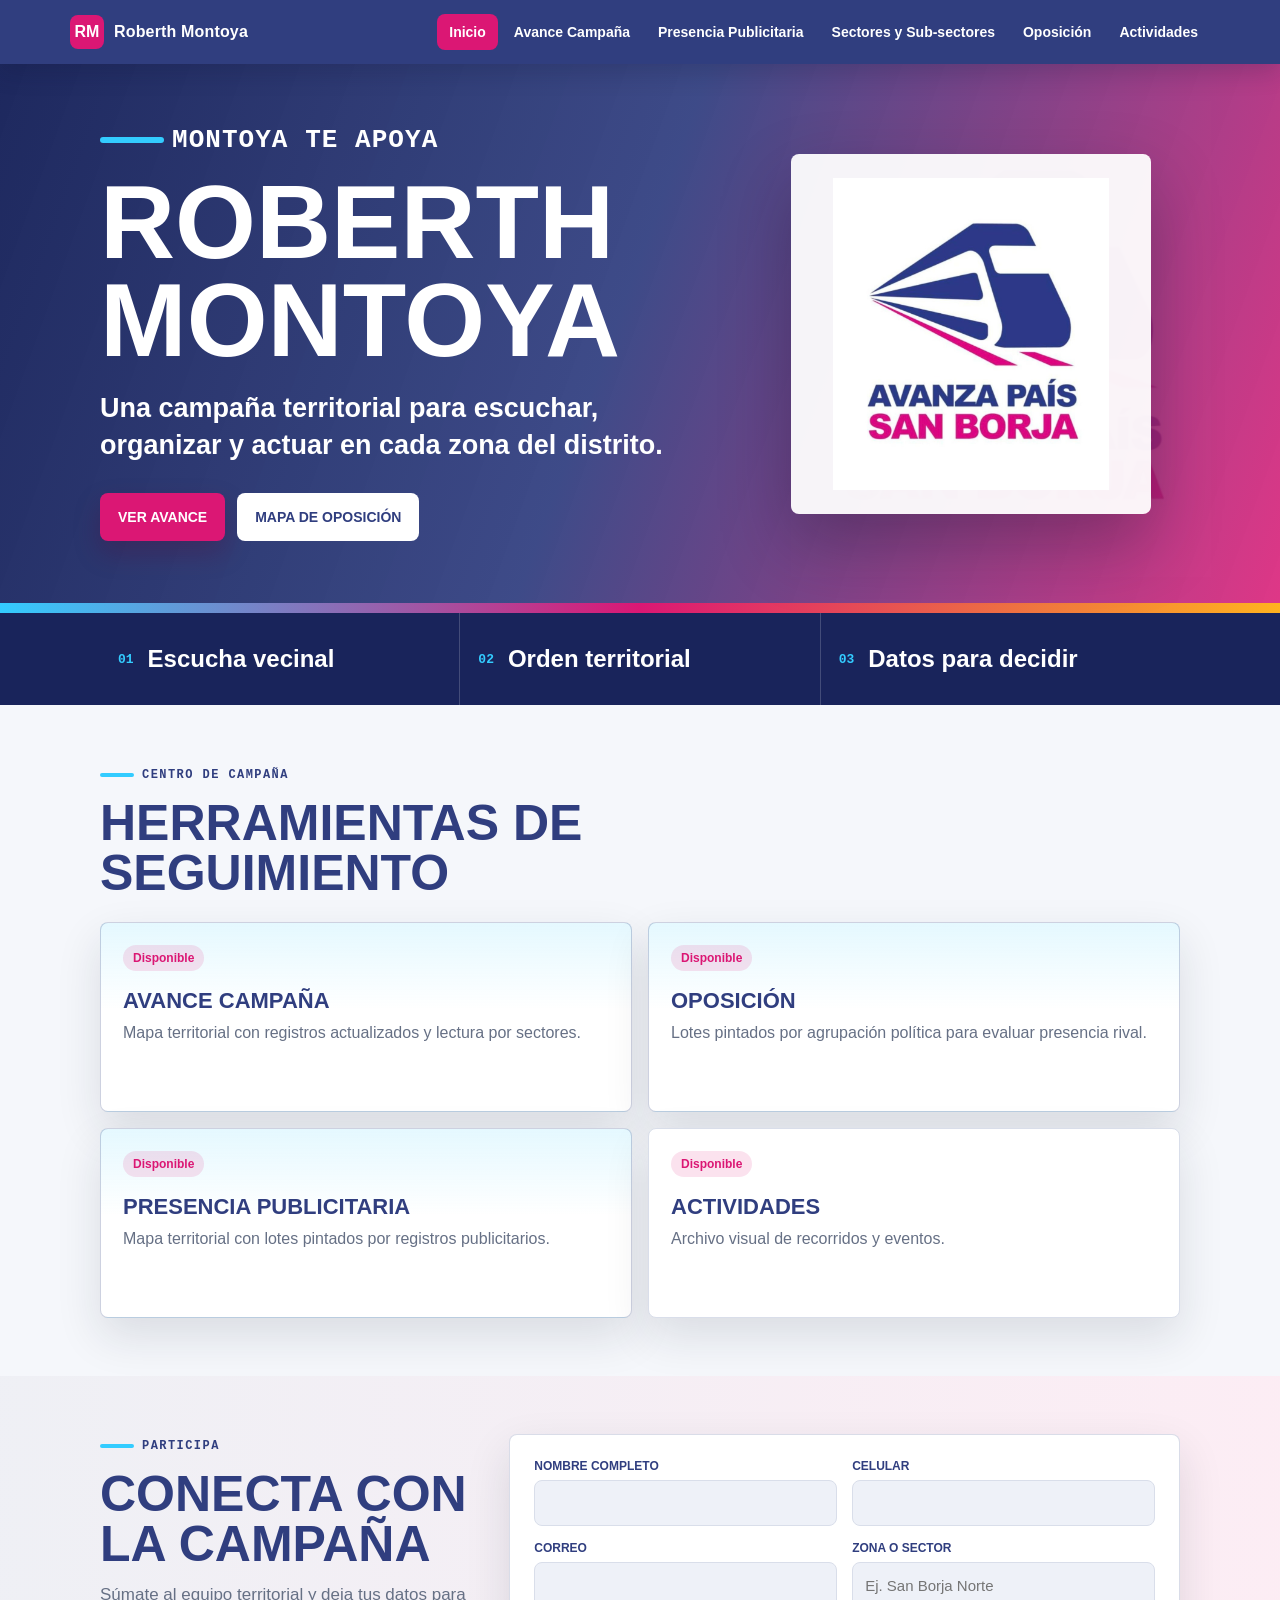
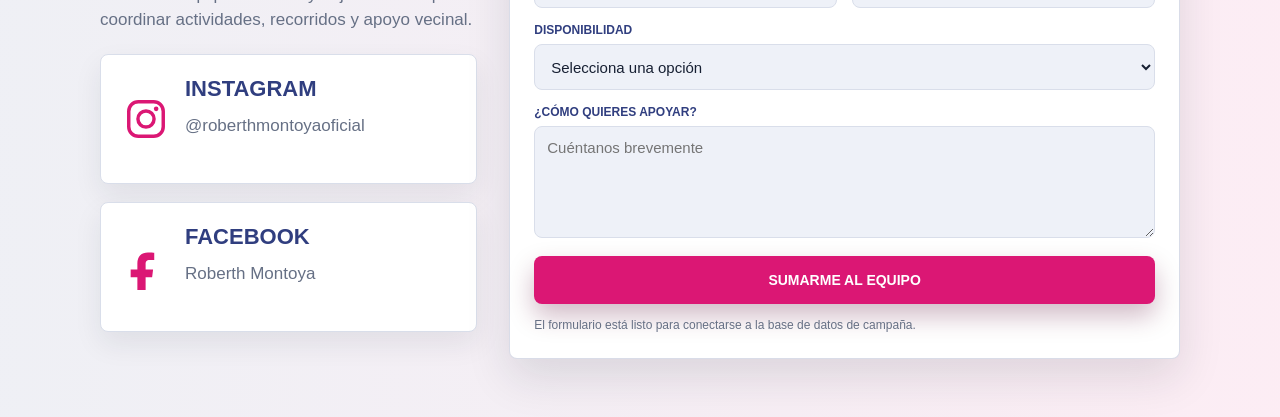
==== commit 007d1750: "Agregar pagina de presencia publicitaria" ====
--- a/index.html
+++ b/index.html
@@ -19,7 +19,7 @@
       <ul class="nav-menu">
         <li><a class="nav-link active" href="index.html" aria-current="page">Inicio</a></li>
         <li><a class="nav-link" href="avance-campana.html">Avance Campaña</a></li>
-        <li class="nav-disabled-wrap" title="Próximamente"><span class="nav-link disabled">Zonificación</span></li>
+        <li><a class="nav-link" href="presencia-publicitaria.html">Presencia Publicitaria</a></li>
         <li><a class="nav-link" href="sectores.html">Sectores y Sub-sectores</a></li>
         <li><a class="nav-link" href="oposicion.html">Oposición</a></li>
         <li><a class="nav-link" href="actividades.html">Actividades</a></li>
@@ -83,11 +83,11 @@
             <h3>Oposición</h3>
             <p>Lotes pintados por agrupación política para evaluar presencia rival.</p>
           </a>
-          <div class="card quick-card disabled">
-            <span class="status-pill">Próximamente</span>
-            <h3>Zonificación</h3>
-            <p>Capa territorial en preparación.</p>
-          </div>
+          <a class="card quick-card enabled featured-card" href="presencia-publicitaria.html">
+            <span class="status-pill accent">Disponible</span>
+            <h3>Presencia Publicitaria</h3>
+            <p>Mapa territorial con lotes pintados por registros publicitarios.</p>
+          </a>
           <a class="card quick-card enabled" href="actividades.html">
             <span class="status-pill accent">Disponible</span>
             <h3>Actividades</h3>
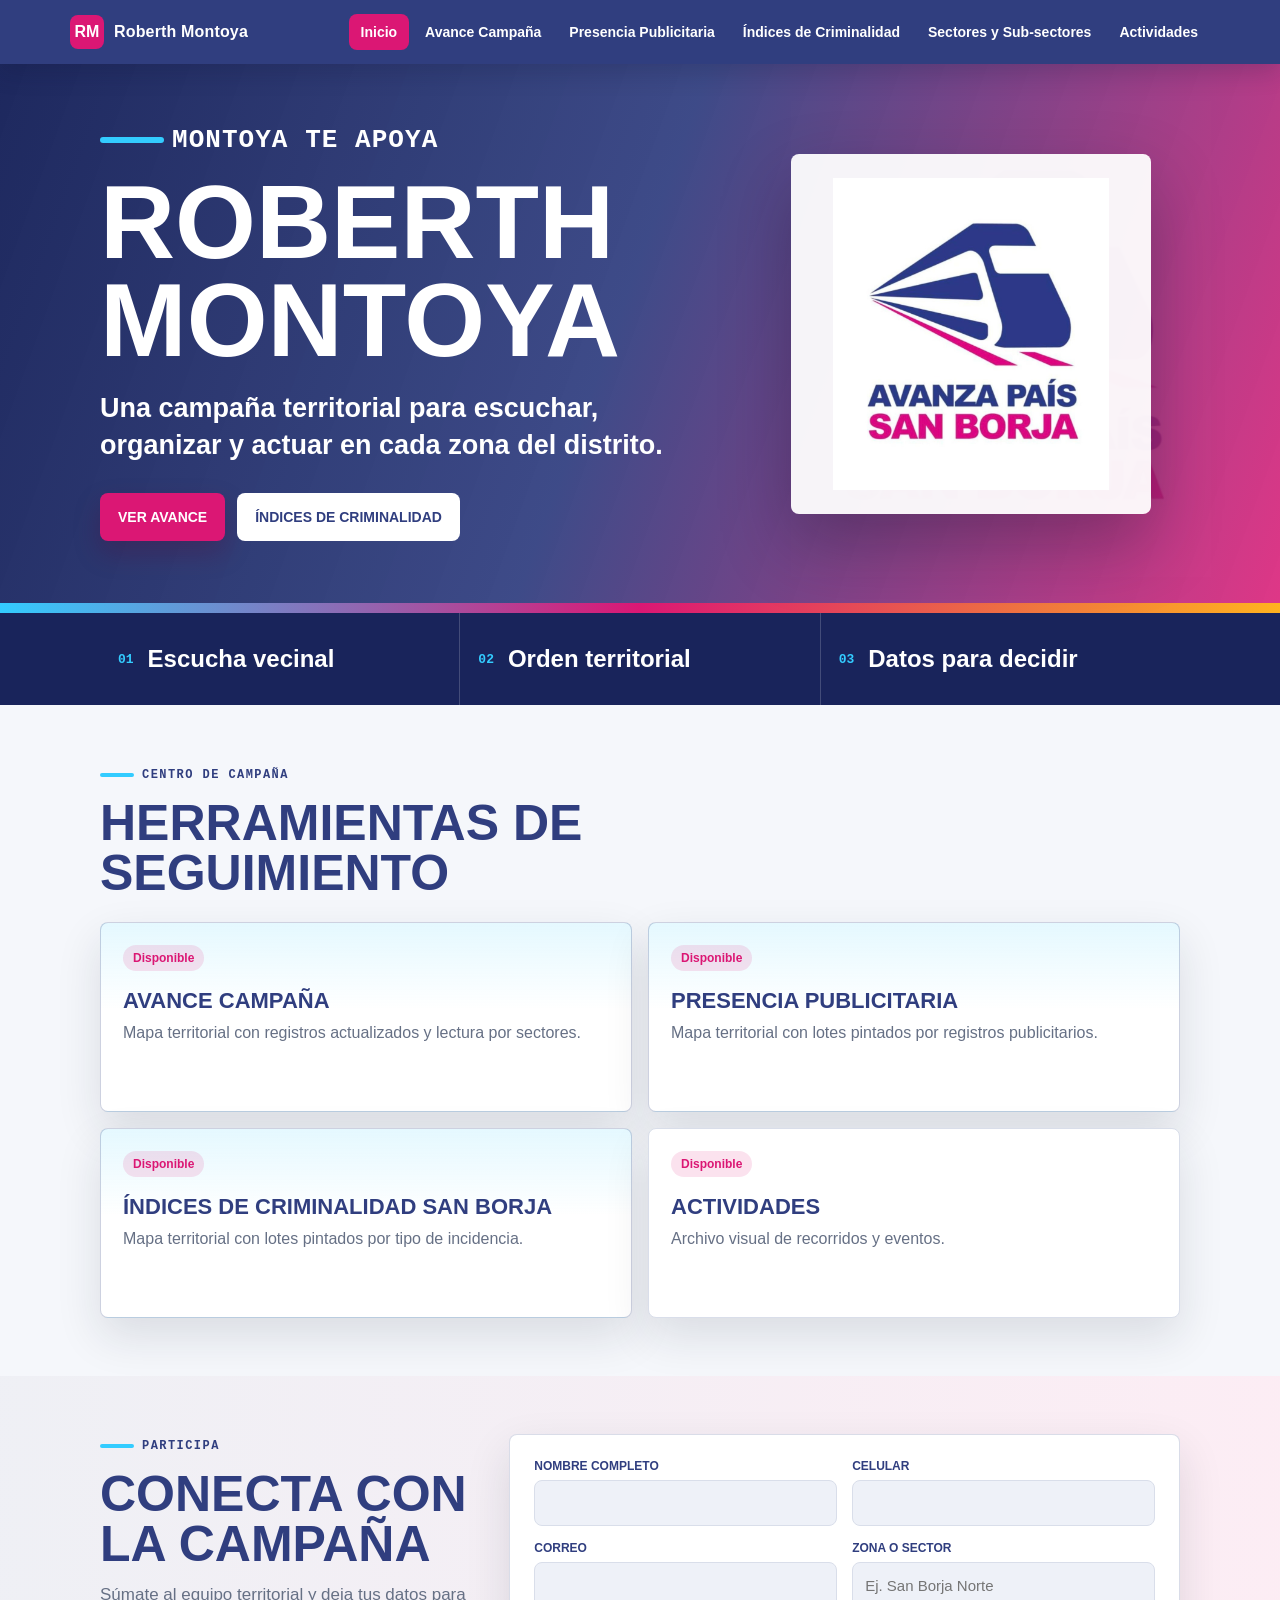
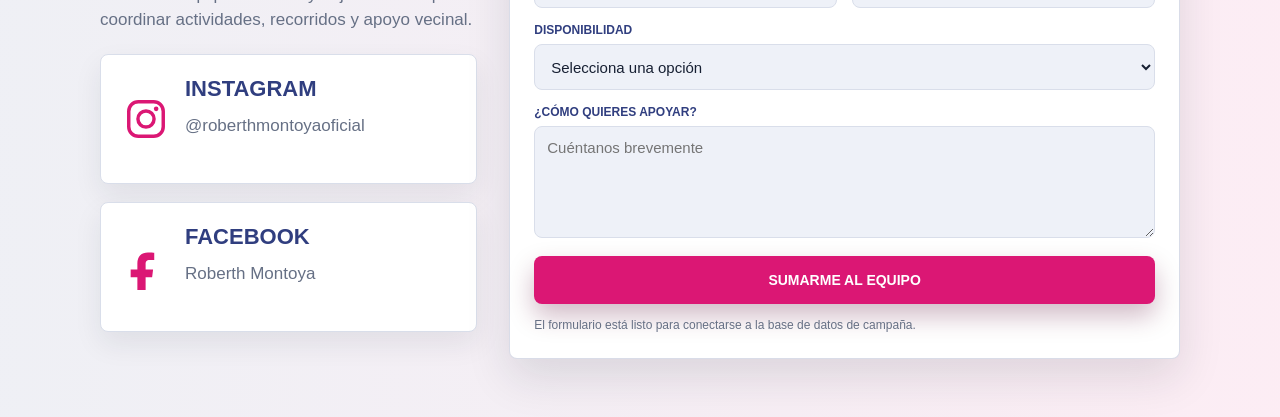
==== commit ceee6621: "Actualizar mapas y retirar oposicion" ====
--- a/index.html
+++ b/index.html
@@ -20,8 +20,8 @@
         <li><a class="nav-link active" href="index.html" aria-current="page">Inicio</a></li>
         <li><a class="nav-link" href="avance-campana.html">Avance Campaña</a></li>
         <li><a class="nav-link" href="presencia-publicitaria.html">Presencia Publicitaria</a></li>
+        <li><a class="nav-link" href="indices-criminalidad-san-borja.html">Índices de Criminalidad</a></li>
         <li><a class="nav-link" href="sectores.html">Sectores y Sub-sectores</a></li>
-        <li><a class="nav-link" href="oposicion.html">Oposición</a></li>
         <li><a class="nav-link" href="actividades.html">Actividades</a></li>
       </ul>
     </div>
@@ -37,7 +37,7 @@
             <p>Una campaña territorial para escuchar, organizar y actuar en cada zona del distrito.</p>
             <div class="hero-actions" aria-label="Accesos principales">
               <a class="btn btn-primary" href="avance-campana.html">Ver avance</a>
-              <a class="btn btn-light" href="oposicion.html">Mapa de oposición</a>
+              <a class="btn btn-light" href="indices-criminalidad-san-borja.html">Índices de criminalidad</a>
             </div>
           </div>
           <div class="hero-emblem" aria-hidden="true">
@@ -78,15 +78,15 @@
             <h3>Avance Campaña</h3>
             <p>Mapa territorial con registros actualizados y lectura por sectores.</p>
           </a>
-          <a class="card quick-card enabled featured-card" href="oposicion.html">
-            <span class="status-pill accent">Disponible</span>
-            <h3>Oposición</h3>
-            <p>Lotes pintados por agrupación política para evaluar presencia rival.</p>
-          </a>
           <a class="card quick-card enabled featured-card" href="presencia-publicitaria.html">
             <span class="status-pill accent">Disponible</span>
             <h3>Presencia Publicitaria</h3>
             <p>Mapa territorial con lotes pintados por registros publicitarios.</p>
+          </a>
+          <a class="card quick-card enabled featured-card" href="indices-criminalidad-san-borja.html">
+            <span class="status-pill accent">Disponible</span>
+            <h3>Índices de Criminalidad San Borja</h3>
+            <p>Mapa territorial con lotes pintados por tipo de incidencia.</p>
           </a>
           <a class="card quick-card enabled" href="actividades.html">
             <span class="status-pill accent">Disponible</span>
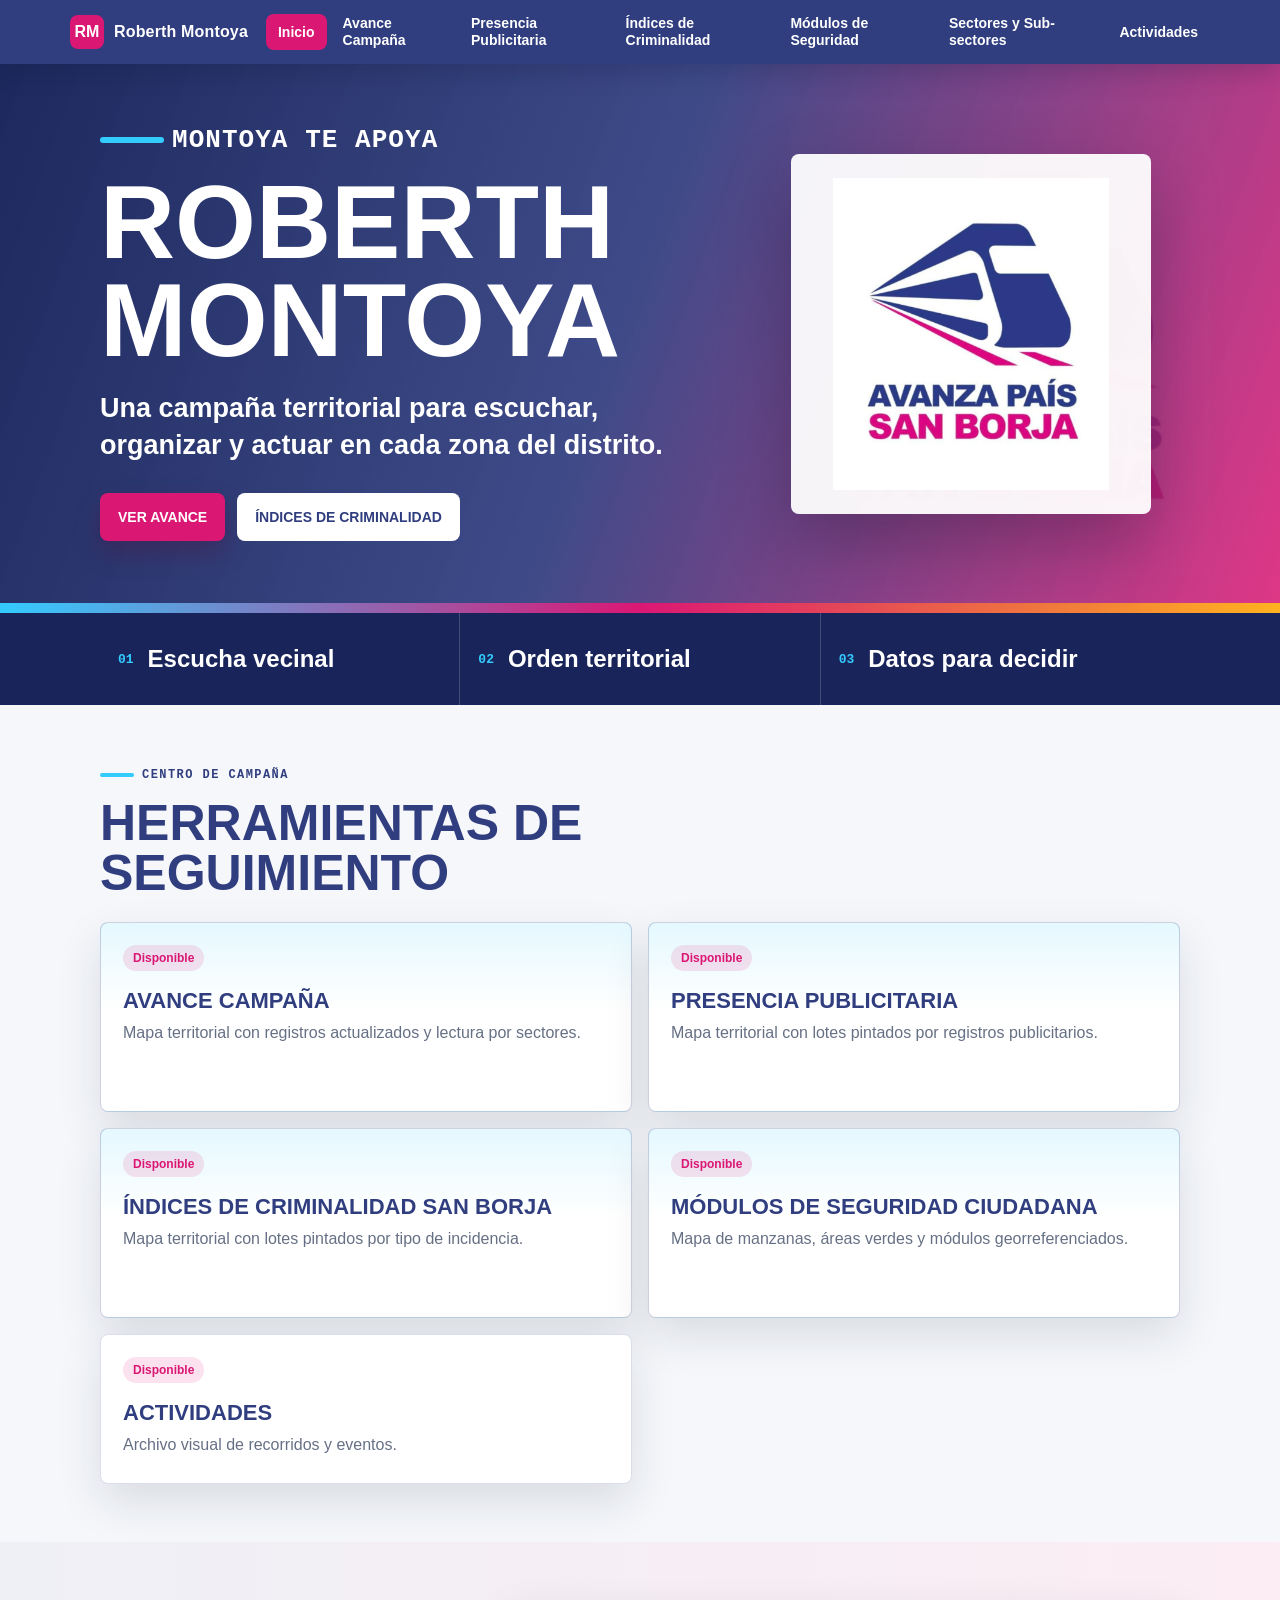
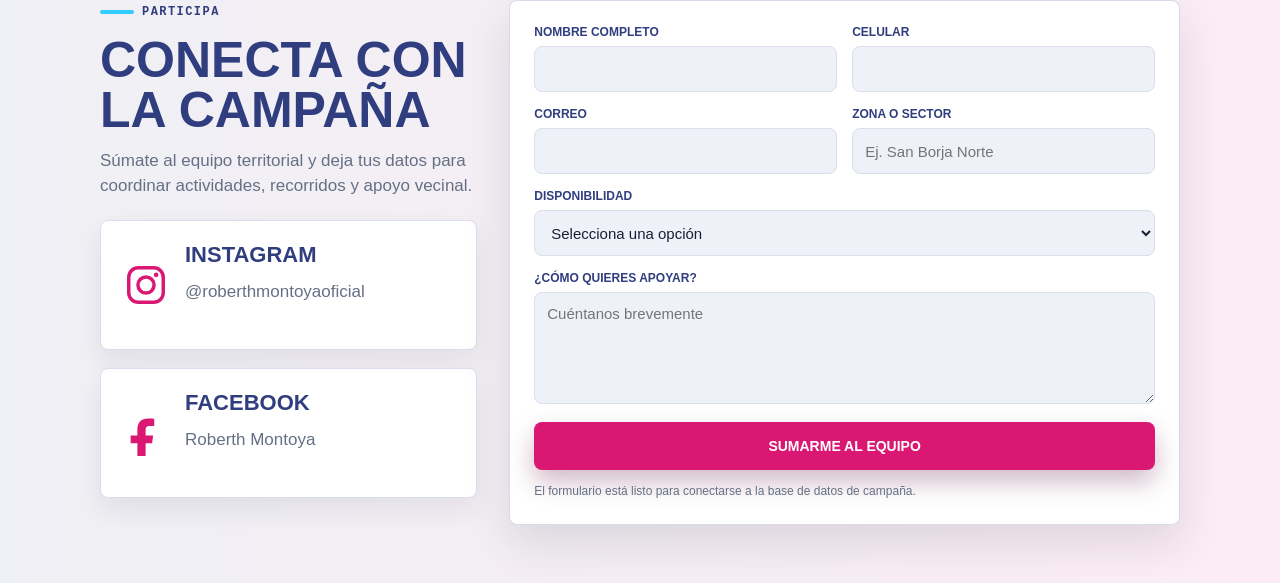
==== commit 6b444bf5: "Agregar modulos de seguridad ciudadana" ====
--- a/index.html
+++ b/index.html
@@ -21,6 +21,7 @@
         <li><a class="nav-link" href="avance-campana.html">Avance Campaña</a></li>
         <li><a class="nav-link" href="presencia-publicitaria.html">Presencia Publicitaria</a></li>
         <li><a class="nav-link" href="indices-criminalidad-san-borja.html">Índices de Criminalidad</a></li>
+        <li><a class="nav-link" href="modulos-seguridad-ciudadana.html">Módulos de Seguridad</a></li>
         <li><a class="nav-link" href="sectores.html">Sectores y Sub-sectores</a></li>
         <li><a class="nav-link" href="actividades.html">Actividades</a></li>
       </ul>
@@ -87,6 +88,11 @@
             <span class="status-pill accent">Disponible</span>
             <h3>Índices de Criminalidad San Borja</h3>
             <p>Mapa territorial con lotes pintados por tipo de incidencia.</p>
+          </a>
+          <a class="card quick-card enabled featured-card" href="modulos-seguridad-ciudadana.html">
+            <span class="status-pill accent">Disponible</span>
+            <h3>Módulos de Seguridad Ciudadana</h3>
+            <p>Mapa de manzanas, áreas verdes y módulos georreferenciados.</p>
           </a>
           <a class="card quick-card enabled" href="actividades.html">
             <span class="status-pill accent">Disponible</span>
--- a/css/styles.css
+++ b/css/styles.css
@@ -760,6 +760,36 @@
 
 .lt-tip b { color: var(--primary); }
 
+.module-marker {
+  position: relative;
+  width: 28px;
+  height: 34px;
+  filter: drop-shadow(0 4px 8px rgba(23, 32, 51, .32));
+}
+
+.module-marker::before {
+  content: "";
+  position: absolute;
+  left: 5px;
+  top: 0;
+  width: 18px;
+  height: 18px;
+  border: 3px solid #fff;
+  border-radius: 50% 50% 50% 0;
+  background: var(--accent);
+  transform: rotate(-45deg);
+}
+
+.module-marker div {
+  position: absolute;
+  left: 12px;
+  top: 6px;
+  width: 5px;
+  height: 5px;
+  border-radius: 50%;
+  background: #fff;
+}
+
 .leaflet-popup-content-wrapper {
   background: #fff !important;
   border: 1px solid var(--border) !important;
@@ -776,6 +806,22 @@
   width: 280px !important;
 }
 
+.ads-map-page .leaflet-popup-content {
+  width: 286px !important;
+}
+
+.ads-map-page .popup-header {
+  padding: 12px 14px 10px;
+}
+
+.ads-map-page .popup-body {
+  padding: 8px 14px;
+}
+
+.ads-map-page .popup-row {
+  padding: 6px 0;
+}
+
 .leaflet-popup-tip-container { display: none; }
 
 .leaflet-popup-close-button {
@@ -820,6 +866,38 @@
   font-size: 15px;
   font-weight: 800;
 }
+
+.popup-photo {
+  display: block;
+  position: relative;
+  height: 101px;
+  margin: 8px 12px 0;
+  overflow: hidden;
+  border: 1px solid var(--border);
+  border-radius: 8px;
+  background: var(--surface-soft);
+}
+
+.popup-photo img {
+  display: block;
+  width: 100%;
+  height: 100%;
+  object-fit: contain;
+}
+
+.popup-photo-fallback {
+  display: none;
+  height: 100%;
+  place-items: center;
+  color: var(--primary);
+  font-size: 12px;
+  font-weight: 800;
+  text-decoration: underline;
+}
+
+.popup-photo.photo-error img { display: none; }
+
+.popup-photo.photo-error .popup-photo-fallback { display: grid; }
 
 .popup-body {
   padding: 10px 16px;
